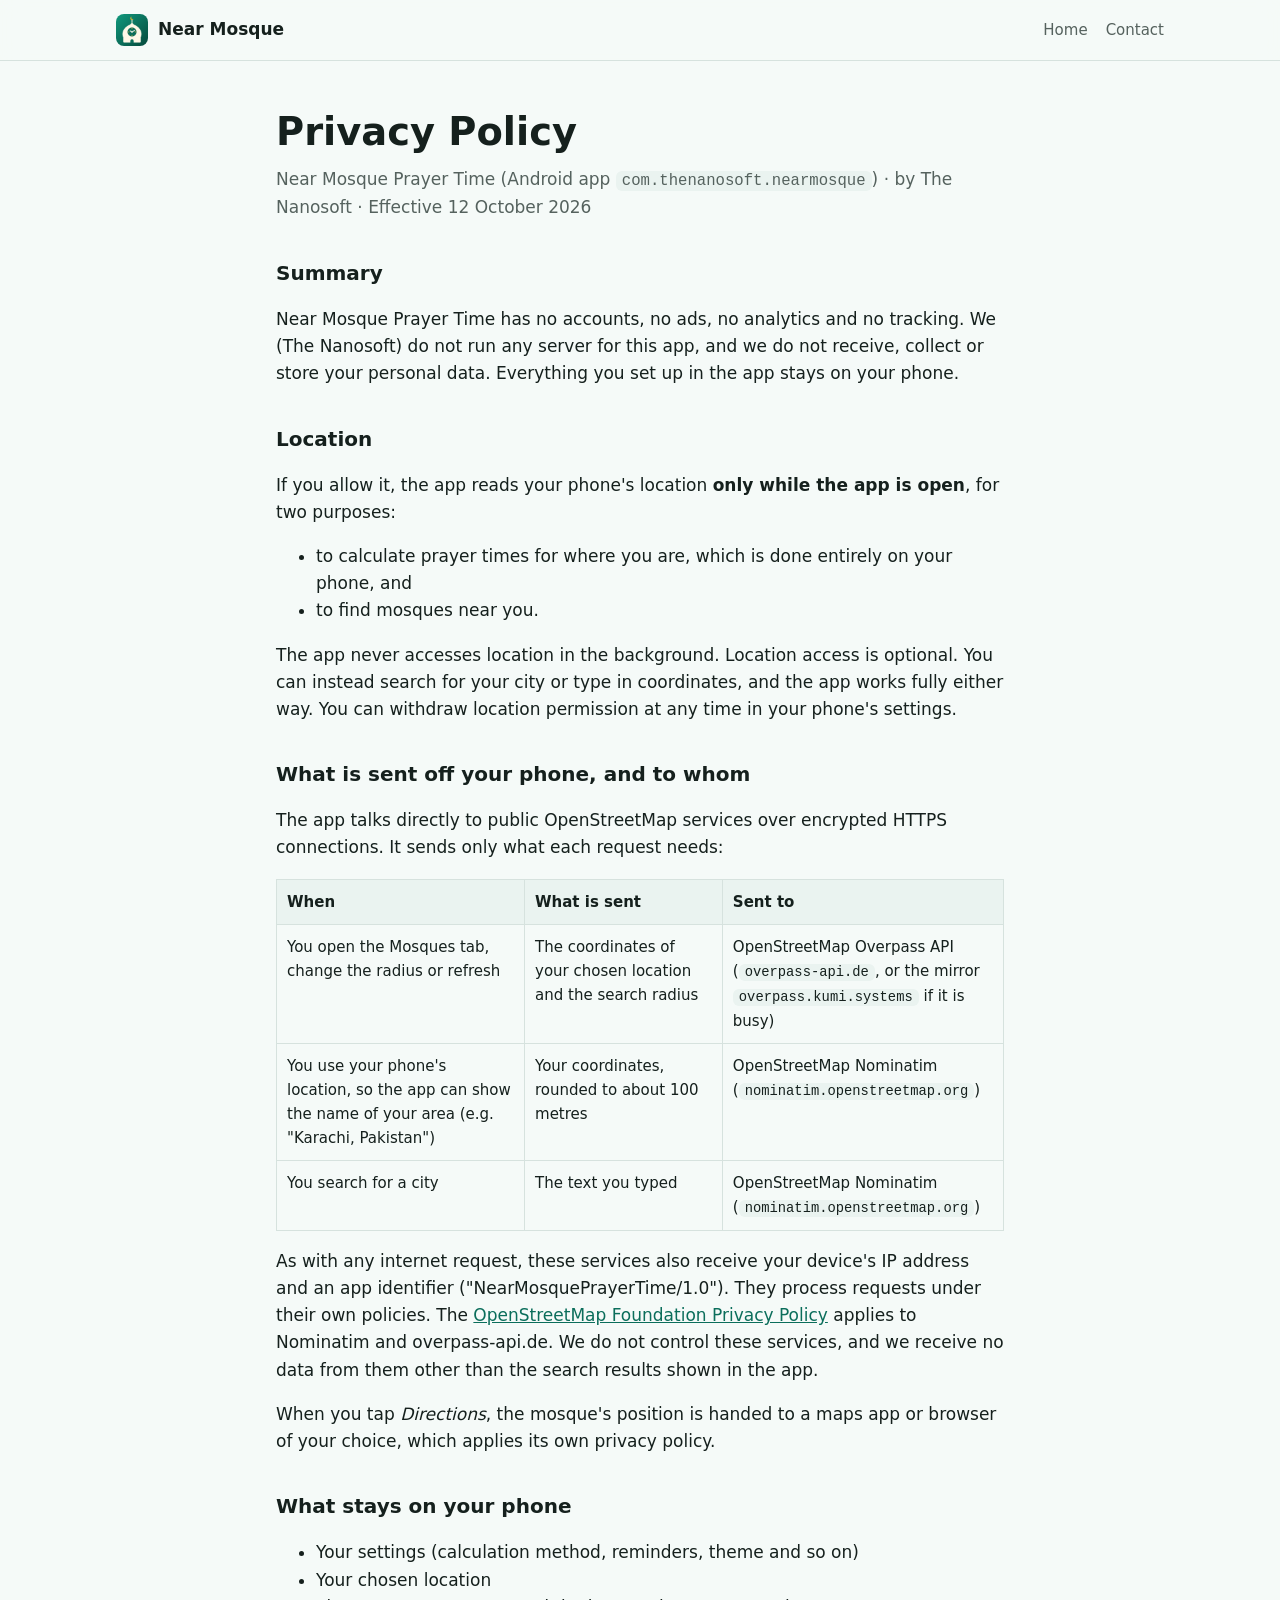
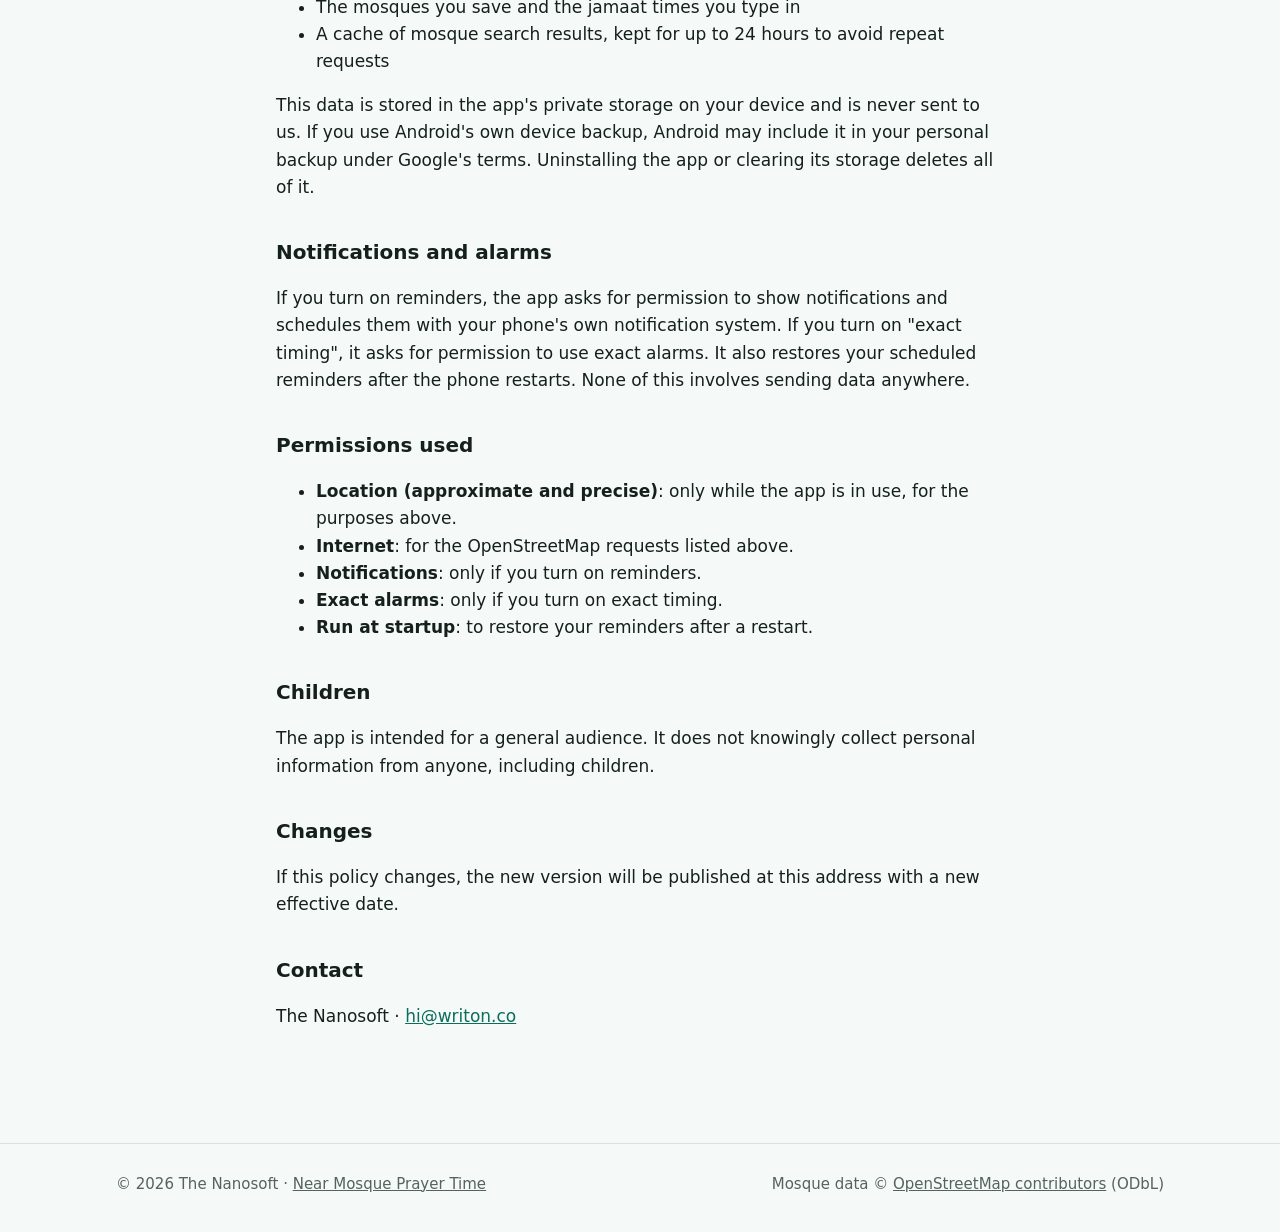
==== privacy-policy.html @ 231da67b "Landing page and privacy policy for Near Mosque Prayer Time Co-Authored-By: Claude Opus 5.5 <noreply" ====
<!doctype html>
<html lang="en">
<head>
<meta charset="utf-8">
<meta name="viewport" content="width=device-width, initial-scale=1">
<title>Privacy Policy – Near Mosque Prayer Time</title>
<meta name="description" content="Privacy policy for the Near Mosque Prayer Time Android app by The Nanosoft.">
<meta name="theme-color" content="#0b6e5b">
<link rel="canonical" href="https://thenanosoft.github.io/near-mosque-prayer-time/privacy-policy.html">
<link rel="icon" type="image/png" href="assets/favicon.png">
<link rel="stylesheet" href="assets/style.css">
</head>
<body>

<header class="top">
  <div class="wrap">
    <a class="brand" href="./"><img src="assets/icon-192.png" alt="" width="32" height="32">Near Mosque</a>
    <nav><a href="./">Home</a><a href="mailto:hi@writon.co">Contact</a></nav>
  </div>
</header>

<main class="doc">
<h1>Privacy Policy</h1>
<p class="meta">Near Mosque Prayer Time (Android app <code>com.thenanosoft.nearmosque</code>) · by The Nanosoft · Effective 12 October 2026</p>

<h2>Summary</h2>
<p>Near Mosque Prayer Time has no accounts, no ads, no analytics and no tracking. We (The Nanosoft) do not run any server for this app, and we do not receive, collect or store your personal data. Everything you set up in the app stays on your phone.</p>

<h2>Location</h2>
<p>If you allow it, the app reads your phone's location <strong>only while the app is open</strong>, for two purposes:</p>
<ul>
  <li>to calculate prayer times for where you are, which is done entirely on your phone, and</li>
  <li>to find mosques near you.</li>
</ul>
<p>The app never accesses location in the background. Location access is optional. You can instead search for your city or type in coordinates, and the app works fully either way. You can withdraw location permission at any time in your phone's settings.</p>

<h2>What is sent off your phone, and to whom</h2>
<p>The app talks directly to public OpenStreetMap services over encrypted HTTPS connections. It sends only what each request needs:</p>
<div class="table-scroll">
<table>
  <tr><th>When</th><th>What is sent</th><th>Sent to</th></tr>
  <tr><td>You open the Mosques tab, change the radius or refresh</td><td>The coordinates of your chosen location and the search radius</td><td>OpenStreetMap Overpass API (<code>overpass-api.de</code>, or the mirror <code>overpass.kumi.systems</code> if it is busy)</td></tr>
  <tr><td>You use your phone's location, so the app can show the name of your area (e.g. "Karachi, Pakistan")</td><td>Your coordinates, rounded to about 100 metres</td><td>OpenStreetMap Nominatim (<code>nominatim.openstreetmap.org</code>)</td></tr>
  <tr><td>You search for a city</td><td>The text you typed</td><td>OpenStreetMap Nominatim (<code>nominatim.openstreetmap.org</code>)</td></tr>
</table>
</div>
<p>As with any internet request, these services also receive your device's IP address and an app identifier ("NearMosquePrayerTime/1.0"). They process requests under their own policies. The <a href="https://osmfoundation.org/wiki/Privacy_Policy">OpenStreetMap Foundation Privacy Policy</a> applies to Nominatim and overpass-api.de. We do not control these services, and we receive no data from them other than the search results shown in the app.</p>
<p>When you tap <em>Directions</em>, the mosque's position is handed to a maps app or browser of your choice, which applies its own privacy policy.</p>

<h2>What stays on your phone</h2>
<ul>
  <li>Your settings (calculation method, reminders, theme and so on)</li>
  <li>Your chosen location</li>
  <li>The mosques you save and the jamaat times you type in</li>
  <li>A cache of mosque search results, kept for up to 24 hours to avoid repeat requests</li>
</ul>
<p>This data is stored in the app's private storage on your device and is never sent to us. If you use Android's own device backup, Android may include it in your personal backup under Google's terms. Uninstalling the app or clearing its storage deletes all of it.</p>

<h2>Notifications and alarms</h2>
<p>If you turn on reminders, the app asks for permission to show notifications and schedules them with your phone's own notification system. If you turn on "exact timing", it asks for permission to use exact alarms. It also restores your scheduled reminders after the phone restarts. None of this involves sending data anywhere.</p>

<h2>Permissions used</h2>
<ul>
  <li><strong>Location (approximate and precise)</strong>: only while the app is in use, for the purposes above.</li>
  <li><strong>Internet</strong>: for the OpenStreetMap requests listed above.</li>
  <li><strong>Notifications</strong>: only if you turn on reminders.</li>
  <li><strong>Exact alarms</strong>: only if you turn on exact timing.</li>
  <li><strong>Run at startup</strong>: to restore your reminders after a restart.</li>
</ul>

<h2>Children</h2>
<p>The app is intended for a general audience. It does not knowingly collect personal information from anyone, including children.</p>

<h2>Changes</h2>
<p>If this policy changes, the new version will be published at this address with a new effective date.</p>

<h2>Contact</h2>
<p>The Nanosoft · <a href="mailto:hi@writon.co">hi@writon.co</a></p>
</main>

<footer>
  <div class="wrap">
    <span>© 2026 The Nanosoft · <a href="./">Near Mosque Prayer Time</a></span>
    <span>Mosque data © <a href="https://www.openstreetmap.org/copyright">OpenStreetMap contributors</a> (ODbL)</span>
  </div>
</footer>
</body>
</html>
---- assets/style.css ----
:root {
  --bg: #f5faf8;
  --surface: #ffffff;
  --surface-2: #eaf3f0;
  --text: #15201d;
  --muted: #55625e;
  --line: #d6e2de;
  --brand: #0b6e5b;
  --brand-2: #119a7e;
  --brand-dark: #064a3d;
  --gold: #e8b931;
  --cream: #fff8e7;
  --radius: 20px;
  color-scheme: light;
}
@media (prefers-color-scheme: dark) {
  :root {
    --bg: #0f1513;
    --surface: #161e1b;
    --surface-2: #1c2825;
    --text: #e4eeea;
    --muted: #9fb0aa;
    --line: #2a3733;
    --brand: #5fd3b5;
    color-scheme: dark;
  }
}

* { box-sizing: border-box; }
html { -webkit-text-size-adjust: 100%; }
body {
  margin: 0;
  background: var(--bg);
  color: var(--text);
  font-family: system-ui, -apple-system, "Segoe UI", Roboto, "Helvetica Neue", Arial, sans-serif;
  font-size: 17px;
  line-height: 1.6;
}
img { max-width: 100%; height: auto; display: block; }
a { color: var(--brand); }
.wrap { max-width: 1080px; margin: 0 auto; padding: 0 16px; }

/* Header */
.top { position: sticky; top: 0; z-index: 10; background: color-mix(in srgb, var(--bg) 88%, transparent); backdrop-filter: blur(10px); border-bottom: 1px solid var(--line); }
.top .wrap { display: flex; align-items: center; justify-content: space-between; gap: 12px; height: 60px; }
.brand { display: flex; align-items: center; gap: 10px; color: var(--text); text-decoration: none; font-weight: 700; }
.brand img { width: 32px; height: 32px; border-radius: 8px; }
.top nav { display: flex; gap: 18px; font-size: 15px; }
.top nav a { color: var(--muted); text-decoration: none; }
.top nav a:hover { color: var(--text); }
@media (max-width: 560px) { .top nav .opt { display: none; } }

/* Hero */
.hero {
  background: linear-gradient(135deg, #119a7e 0%, #0b6e5b 45%, #064a3d 100%);
  color: #fff;
  overflow: hidden;
}
.hero .wrap { display: grid; grid-template-columns: 1.1fr 0.9fr; gap: 40px; align-items: center; padding-top: 64px; padding-bottom: 0; }
.hero h1 { font-size: clamp(2.1rem, 5vw, 3.4rem); line-height: 1.08; margin: 18px 0 14px; letter-spacing: -0.02em; }
.hero p.lead { font-size: 1.15rem; color: var(--cream); margin: 0 0 26px; max-width: 34ch; }
.hero .app-icon { width: 88px; height: 88px; border-radius: 22px; box-shadow: 0 10px 30px rgb(0 0 0 / 0.25); }
.cta { display: flex; flex-wrap: wrap; gap: 12px; align-items: center; margin-bottom: 64px; }
.btn { display: inline-flex; align-items: center; gap: 8px; padding: 13px 22px; border-radius: 999px; font-weight: 600; text-decoration: none; font-size: 16px; }
.btn-light { background: #fff; color: #064a3d; }
.btn-ghost { border: 1.5px solid rgb(255 255 255 / 0.55); color: #fff; }
.badge-soon { font-size: 14px; color: var(--cream); opacity: 0.9; }
.hero .phone { justify-self: center; width: min(300px, 80%); margin-bottom: -40px; }
.phone img { border-radius: 28px; border: 8px solid #0c1513; box-shadow: 0 24px 60px rgb(0 0 0 / 0.35); }
@media (max-width: 820px) {
  .hero .wrap { grid-template-columns: 1fr; padding-top: 40px; }
  .hero .phone { margin-bottom: -60px; }
  .cta { margin-bottom: 32px; }
}

/* Sections */
section { padding: 88px 0 24px; }
section h2 { font-size: clamp(1.6rem, 3.4vw, 2.2rem); margin: 0 0 10px; letter-spacing: -0.01em; }
section .sub { color: var(--muted); margin: 0 0 32px; max-width: 60ch; }
.grid { display: grid; grid-template-columns: repeat(auto-fit, minmax(240px, 1fr)); gap: 16px; }
.card { background: var(--surface); border: 1px solid var(--line); border-radius: var(--radius); padding: 22px; }
.card h3 { margin: 10px 0 6px; font-size: 1.1rem; }
.card p { margin: 0; color: var(--muted); font-size: 16px; }
.ico { width: 44px; height: 44px; border-radius: 12px; display: grid; place-items: center; background: var(--surface-2); color: var(--brand); }
.ico svg { width: 24px; height: 24px; }

/* Screenshots */
.shots { display: flex; gap: 16px; overflow-x: auto; scroll-snap-type: x mandatory; padding: 4px 4px 16px; margin: 0 -4px; }
.shots figure { margin: 0; flex: 0 0 220px; scroll-snap-align: start; }
.shots img { border-radius: 18px; border: 1px solid var(--line); }
.shots figcaption { text-align: center; color: var(--muted); font-size: 14px; margin-top: 8px; }

/* Privacy block */
.privacy-box { display: grid; grid-template-columns: repeat(auto-fit, minmax(220px, 1fr)); gap: 12px; }
.privacy-box div { background: var(--surface-2); border-radius: 14px; padding: 16px 18px; }
.privacy-box strong { display: block; margin-bottom: 2px; }
.privacy-box span { color: var(--muted); font-size: 15px; }

/* FAQ */
details { background: var(--surface); border: 1px solid var(--line); border-radius: 14px; padding: 14px 18px; margin-bottom: 10px; }
summary { cursor: pointer; font-weight: 600; }
details p { color: var(--muted); margin: 10px 0 2px; }

/* Footer */
footer { margin-top: 72px; border-top: 1px solid var(--line); padding: 28px 0 40px; color: var(--muted); font-size: 15px; }
footer .wrap { display: flex; flex-wrap: wrap; justify-content: space-between; gap: 14px; }
footer a { color: var(--muted); }

/* Document pages (privacy) */
.doc { max-width: 760px; margin: 0 auto; padding: 40px 16px 24px; }
.doc h1 { font-size: clamp(1.8rem, 4vw, 2.4rem); margin: 0 0 4px; }
.doc .meta { color: var(--muted); margin-top: 0; }
.doc h2 { font-size: 1.25rem; margin-top: 2.2rem; }
.table-scroll { overflow-x: auto; }
.doc table { border-collapse: collapse; width: 100%; font-size: 15px; }
.doc td code { overflow-wrap: anywhere; }
.doc th, .doc td { border: 1px solid var(--line); padding: 10px; text-align: left; vertical-align: top; }
.doc th { background: var(--surface-2); }
.doc code { background: var(--surface-2); padding: 1px 6px; border-radius: 6px; font-size: 0.92em; }
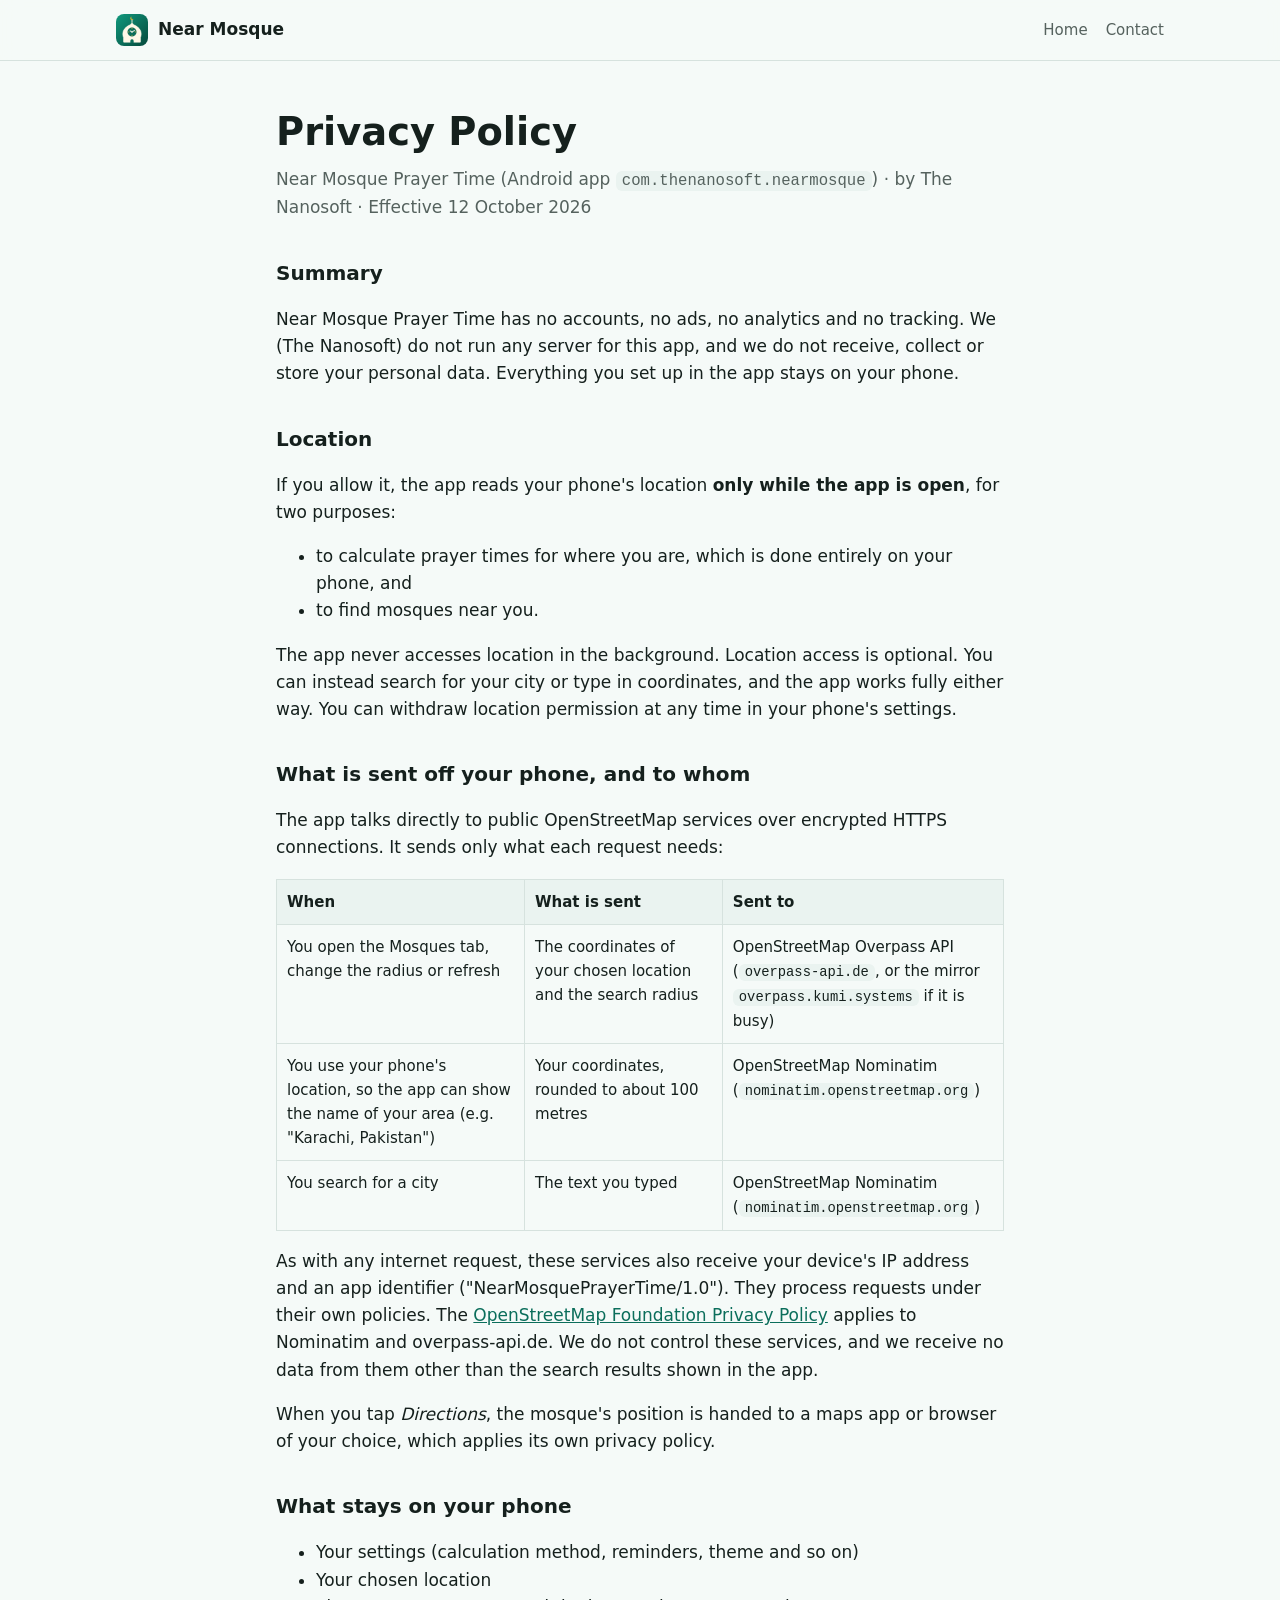
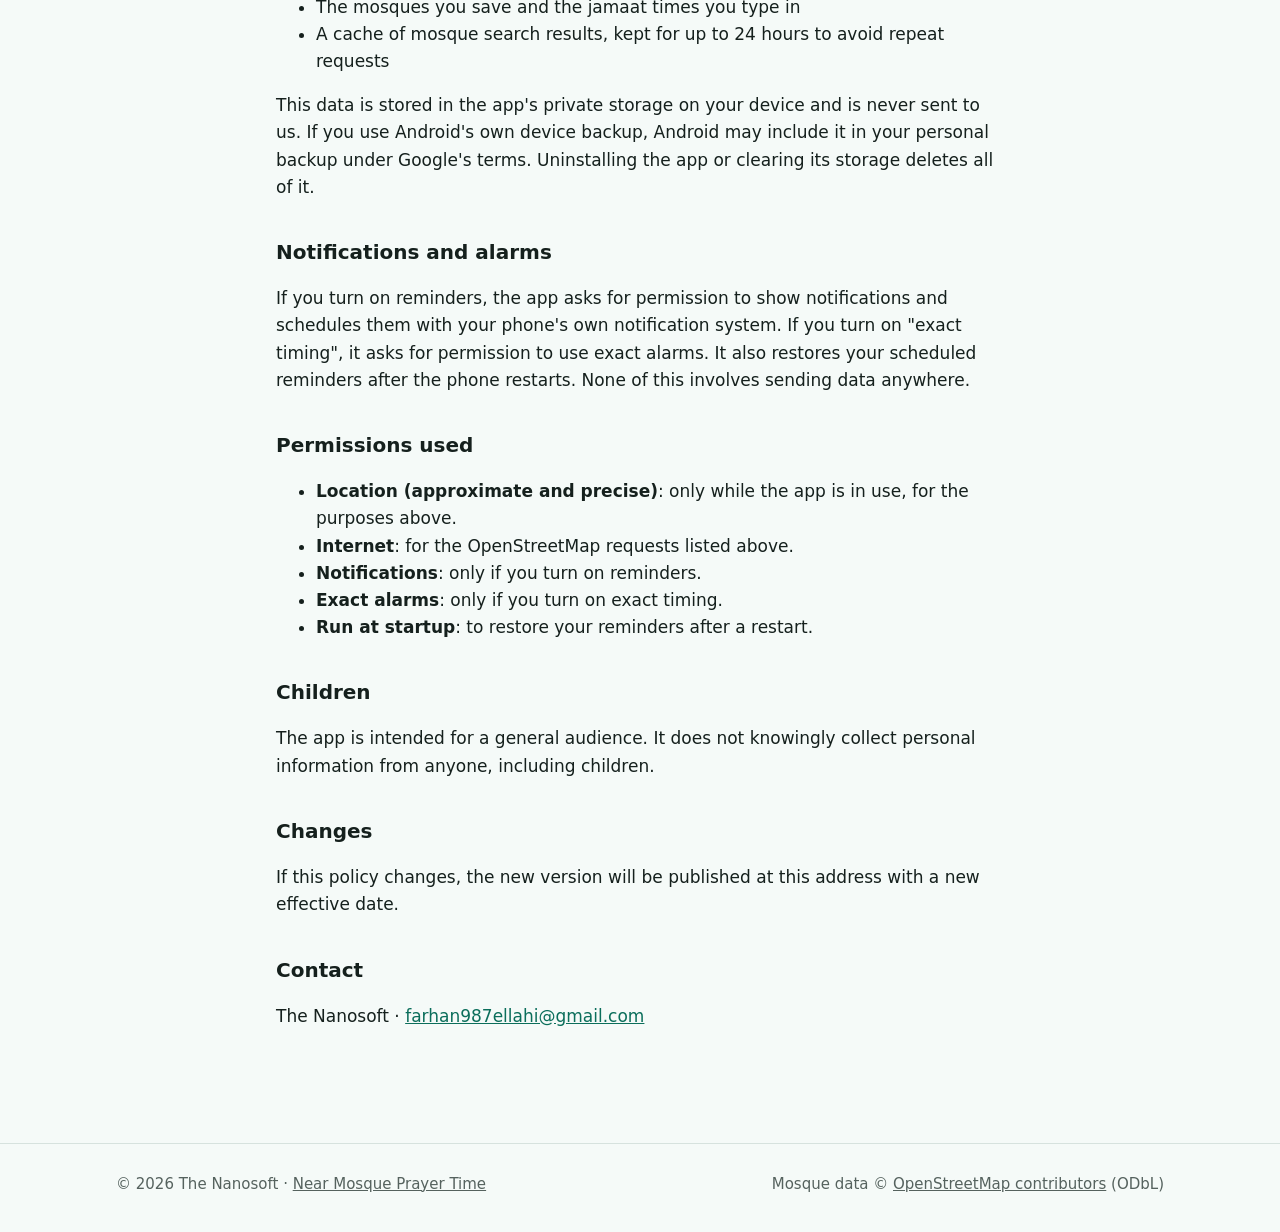
==== commit db374d85: "Use farhan987ellahi@gmail.com as contact email Co-Authored-By: Claude Opus 5.5 <noreply@anthropic.co" ====
--- a/privacy-policy.html
+++ b/privacy-policy.html
@@ -15,7 +15,7 @@
 <header class="top">
   <div class="wrap">
     <a class="brand" href="./"><img src="assets/icon-192.png" alt="" width="32" height="32">Near Mosque</a>
-    <nav><a href="./">Home</a><a href="mailto:hi@writon.co">Contact</a></nav>
+    <nav><a href="./">Home</a><a href="mailto:farhan987ellahi@gmail.com">Contact</a></nav>
   </div>
 </header>
 
@@ -75,7 +75,7 @@
 <p>If this policy changes, the new version will be published at this address with a new effective date.</p>
 
 <h2>Contact</h2>
-<p>The Nanosoft · <a href="mailto:hi@writon.co">hi@writon.co</a></p>
+<p>The Nanosoft · <a href="mailto:farhan987ellahi@gmail.com">farhan987ellahi@gmail.com</a></p>
 </main>
 
 <footer>
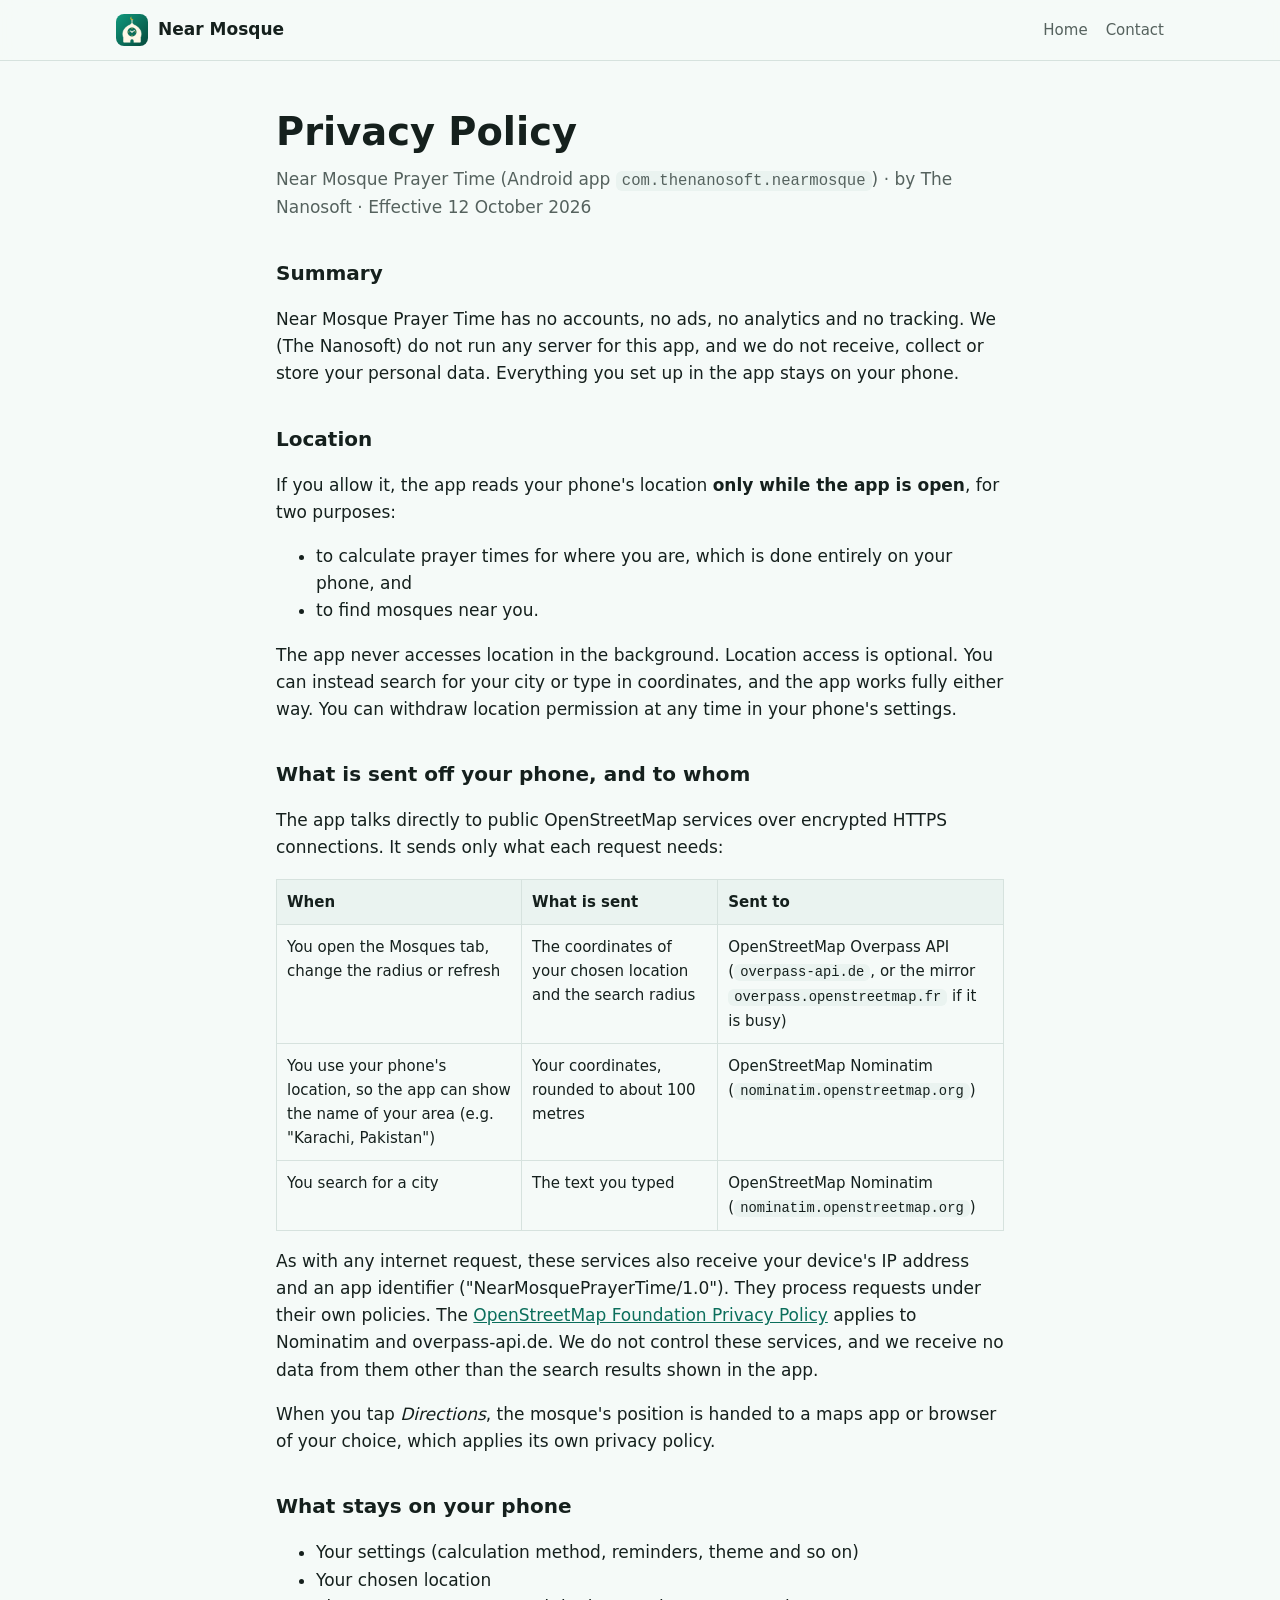
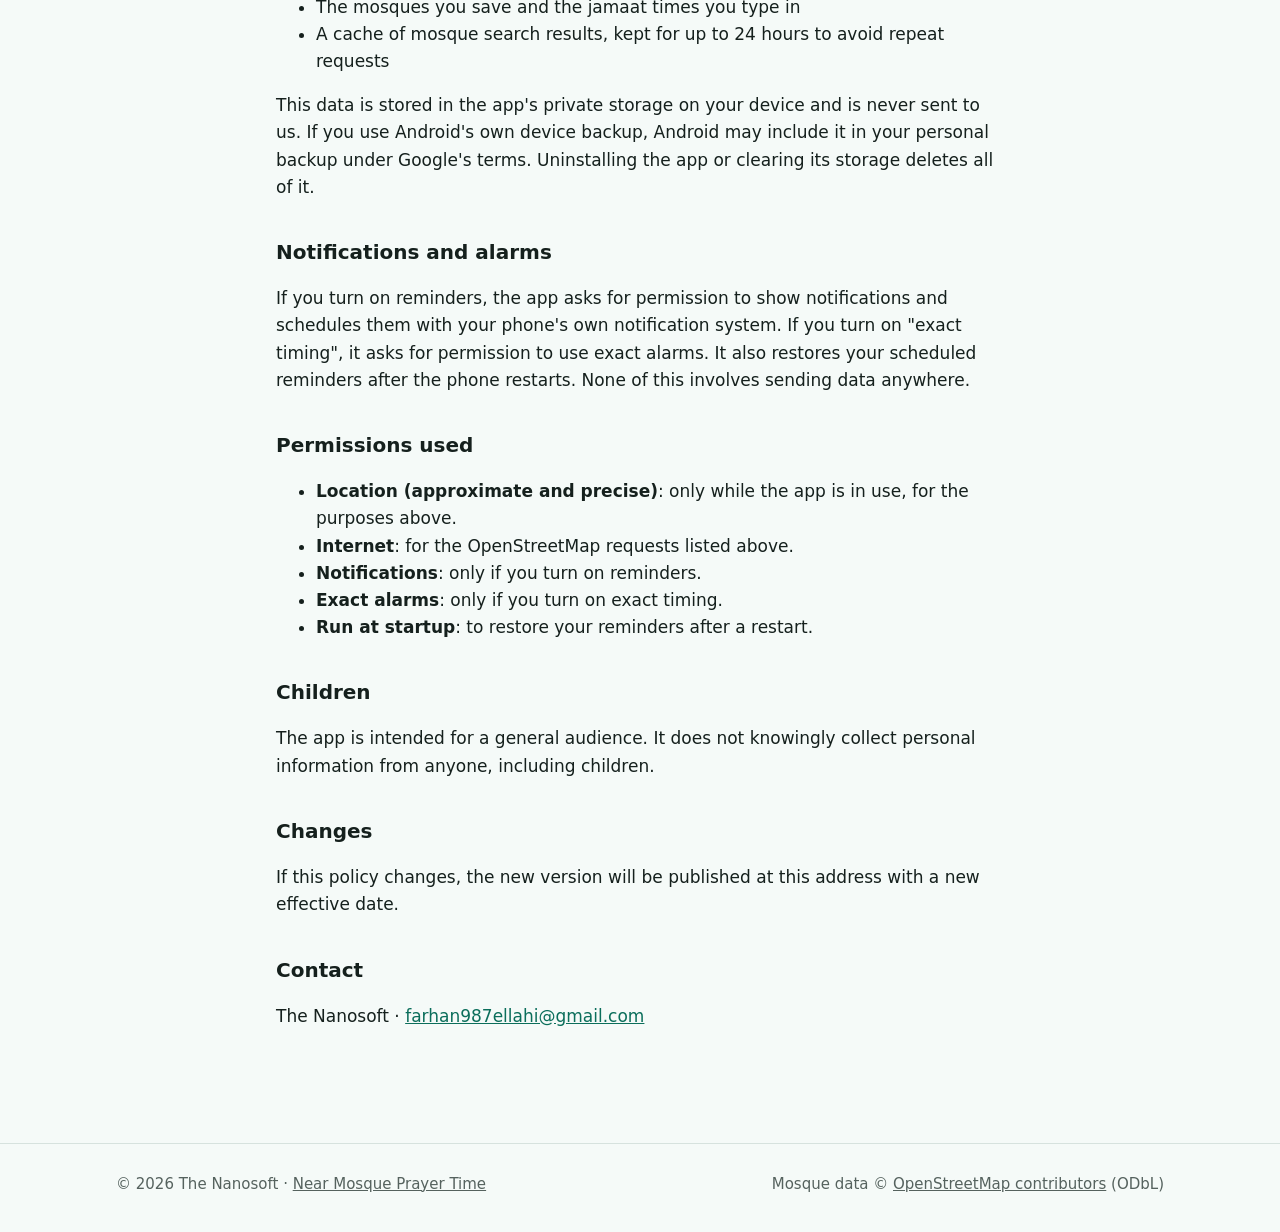
==== commit 776499c1: "Privacy policy: new Overpass backup server (overpass.openstreetmap.fr) Co-Authored-By: Claude Opus 5" ====
--- a/privacy-policy.html
+++ b/privacy-policy.html
@@ -39,7 +39,7 @@
 <div class="table-scroll">
 <table>
   <tr><th>When</th><th>What is sent</th><th>Sent to</th></tr>
-  <tr><td>You open the Mosques tab, change the radius or refresh</td><td>The coordinates of your chosen location and the search radius</td><td>OpenStreetMap Overpass API (<code>overpass-api.de</code>, or the mirror <code>overpass.kumi.systems</code> if it is busy)</td></tr>
+  <tr><td>You open the Mosques tab, change the radius or refresh</td><td>The coordinates of your chosen location and the search radius</td><td>OpenStreetMap Overpass API (<code>overpass-api.de</code>, or the mirror <code>overpass.openstreetmap.fr</code> if it is busy)</td></tr>
   <tr><td>You use your phone's location, so the app can show the name of your area (e.g. "Karachi, Pakistan")</td><td>Your coordinates, rounded to about 100 metres</td><td>OpenStreetMap Nominatim (<code>nominatim.openstreetmap.org</code>)</td></tr>
   <tr><td>You search for a city</td><td>The text you typed</td><td>OpenStreetMap Nominatim (<code>nominatim.openstreetmap.org</code>)</td></tr>
 </table>
